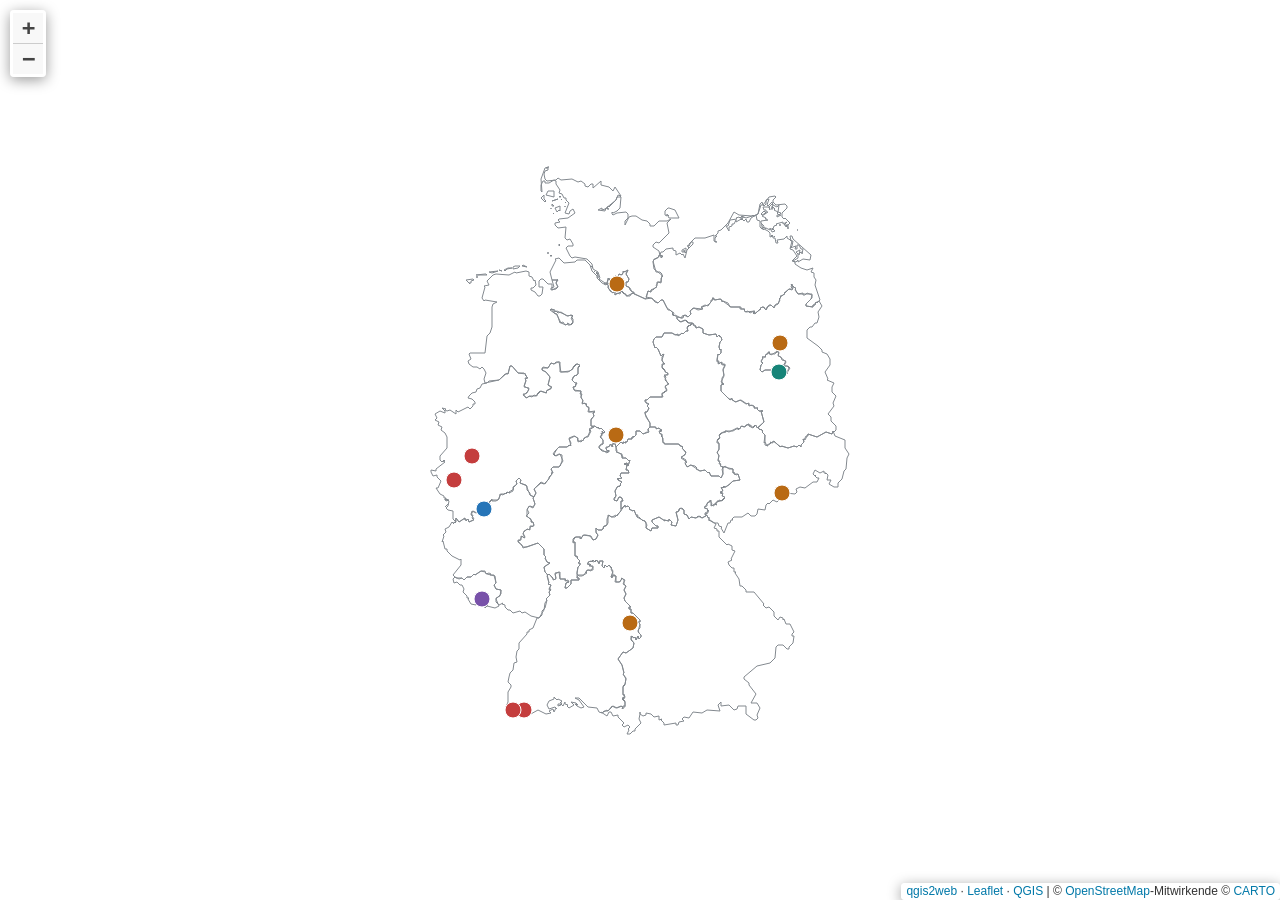
==== webmap_final/index.html @ 806285ae "Add files via upload" ====
<!doctype html>
<html lang="de">
    <head>
        <meta charset="utf-8">
        <meta http-equiv="X-UA-Compatible" content="IE=edge">
        <meta name="viewport" content="initial-scale=1,user-scalable=no,maximum-scale=1,width=device-width">
        <meta name="mobile-web-app-capable" content="yes">
        <meta name="apple-mobile-web-app-capable" content="yes">
        <link rel="stylesheet" href="css/leaflet.css">
        <link rel="stylesheet" href="css/qgis2web.css">
        <link rel="stylesheet" href="css/fontawesome-all.min.css">
        <link rel="stylesheet" href="css/leaflet.photon.css">
        <style>
        html, body, #map {
            width: 100%;
            height: 100%;
            padding: 0;
            margin: 0;
        }
        </style>
        <title>Gefährdete Denkmale in Deutschland</title>
    </head>
    <body>
        <div id="map">
        </div>
        <script src="js/qgis2web_expressions.js"></script>
        <script src="js/leaflet.js"></script>
        <script src="js/leaflet.rotatedMarker.js"></script>
        <script src="js/leaflet.pattern.js"></script>
        <script src="js/leaflet-hash.js"></script>
        <script src="js/Autolinker.min.js"></script>
        <script src="js/rbush.min.js"></script>
        <script src="js/labelgun.min.js"></script>
        <script src="js/labels.js"></script>
        <script src="js/leaflet.photon.js"></script>
        <script src="data/bundeslaender_geobundeslaender_2.js"></script>
        <script src="data/denkmale_punkte_geodenkmale_punkte_3.js"></script>
        <script>
        var map = L.map('map', {
            zoomControl:false, maxZoom:28, minZoom:1
        })
        var hash = new L.Hash(map);
        map.attributionControl.setPrefix('<a href="https://github.com/qgis2web/qgis2web" target="_blank">qgis2web</a> &middot; <a href="https://leafletjs.com" title="A JS library for interactive maps">Leaflet</a> &middot; <a href="https://qgis.org">QGIS</a>');
        var autolinker = new Autolinker({truncate: {length: 30, location: 'smart'}});
        // remove popup's row if "visible-with-data"
        function removeEmptyRowsFromPopupContent(content, feature) {
         var tempDiv = document.createElement('div');
         tempDiv.innerHTML = content;
         var rows = tempDiv.querySelectorAll('tr');
         for (var i = 0; i < rows.length; i++) {
             var td = rows[i].querySelector('td.visible-with-data');
             var key = td ? td.id : '';
             if (td && td.classList.contains('visible-with-data') && feature.properties[key] == null) {
                 rows[i].parentNode.removeChild(rows[i]);
             }
         }
         return tempDiv.innerHTML;
        }
        // modify popup if contains media
        function addClassToPopupIfMedia(content, popup) {
            var tempDiv = document.createElement('div');
            tempDiv.innerHTML = content;
            var imgTd = tempDiv.querySelector('td img');
            if (imgTd) {
                var src = imgTd.getAttribute('src');
                if (/\.(jpg|jpeg|png|gif|bmp|webp|avif)(?:[?#].*)?$/i.test(src) || /^data:image\//i.test(src)) {
                    popup._contentNode.classList.add('media');
                    var img = popup._contentNode.querySelector('td img');
                    if (img) {
                        // If already loaded (cache), update immediately
                        if (img.complete && img.naturalHeight > 0) {
                            popup.update();
                        } else if (!img.dataset.popupEventsBound) {
                            img.dataset.popupEventsBound = '1';
                            img.addEventListener('load', function() {
                                popup.update();
                            });
                            img.addEventListener('error', function() {
                                popup.update();
                            });
                        }
                    }
                } else if (/\.(mp3|wav|ogg|aac)$/i.test(src)) {
                    var audio = document.createElement('audio');
                    audio.controls = true;
                    audio.src = src;
                    imgTd.parentNode.replaceChild(audio, imgTd);
                    popup._contentNode.classList.add('media');
                    setTimeout(function() {
                        popup.setContent(tempDiv.innerHTML);
                        popup.update();
                    }, 10);
                } else if (/\.(mp4|webm|ogg|mov)$/i.test(src)) {
                    var video = document.createElement('video');
                    video.controls = true;
                    video.src = src;
                    video.style.width = "400px";
                    video.style.height = "300px";
                    video.style.maxHeight = "60vh";
                    video.style.maxWidth = "60vw";
                    imgTd.parentNode.replaceChild(video, imgTd);
                    popup._contentNode.classList.add('media');
                    // Aggiorna il popup quando il video carica i metadati
                    video.addEventListener('loadedmetadata', function() {
                        popup.update();
                    });
                    setTimeout(function() {
                        popup.setContent(tempDiv.innerHTML);
                        popup.update();
                    }, 10);
                } else {
                    popup._contentNode.classList.remove('media');
                }
            } else {
                popup._contentNode.classList.remove('media');
            }
        }
        var zoomControl = L.control.zoom({
            position: 'topleft'
        }).addTo(map);
        var bounds_group = new L.featureGroup([]);
        function setBounds() {
            if (bounds_group.getLayers().length) {
                map.fitBounds(bounds_group.getBounds());
            }
        }

        map.createPane('pane_CARTOPositron_1');
        map.getPane('pane_CARTOPositron_1').style.zIndex = 401;
        var layer_CARTOPositron_1 = L.tileLayer('https://basemaps.cartocdn.com/rastertiles/voyager/{z}/{x}/{y}.png?key=cb1_4bfa_1_cc83b59caf38bb4857130338', {
            pane: 'pane_CARTOPositron_1',
            opacity: 1.0,
            attribution: '&copy; <a href="https://www.openstreetmap.org/copyright" target="_blank" rel="noopener noreferrer">OpenStreetMap</a>-Mitwirkende &copy; <a href="https://carto.com/attributions" target="_blank" rel="noopener noreferrer">CARTO</a>',
            minZoom: 1,
            maxZoom: 28,
            minNativeZoom: 0,
            maxNativeZoom: 18
        });
        layer_CARTOPositron_1;
        map.addLayer(layer_CARTOPositron_1);
        function pop_bundeslaender_geobundeslaender_2(feature, layer) {
            var popupContent = '<table>\
                </table>';
            var content = removeEmptyRowsFromPopupContent(popupContent, feature);
			layer.on('popupopen', function(e) {
				addClassToPopupIfMedia(content, e.popup);
			});
			layer.bindPopup(content, { maxHeight: 400 });
        }

        function style_bundeslaender_geobundeslaender_2_0() {
            return {
                pane: 'pane_bundeslaender_geobundeslaender_2',
                opacity: 1,
                color: 'rgba(131,137,143,1.0)',
                dashArray: '',
                lineCap: 'butt',
                lineJoin: 'miter',
                weight: 1.0, 
                fillOpacity: 0,
                interactive: false,
            }
        }
        map.createPane('pane_bundeslaender_geobundeslaender_2');
        map.getPane('pane_bundeslaender_geobundeslaender_2').style.zIndex = 402;
        map.getPane('pane_bundeslaender_geobundeslaender_2').style['mix-blend-mode'] = 'normal';
        var layer_bundeslaender_geobundeslaender_2 = new L.geoJson(json_bundeslaender_geobundeslaender_2, {
            attribution: '',
            interactive: false,
            dataVar: 'json_bundeslaender_geobundeslaender_2',
            layerName: 'layer_bundeslaender_geobundeslaender_2',
            pane: 'pane_bundeslaender_geobundeslaender_2',
            onEachFeature: pop_bundeslaender_geobundeslaender_2,
            style: style_bundeslaender_geobundeslaender_2_0,
        });
        bounds_group.addLayer(layer_bundeslaender_geobundeslaender_2);
        map.addLayer(layer_bundeslaender_geobundeslaender_2);

        function popupImageHtml(value, properties) {
            if (value == null || !String(value).trim()) return '';
            var src = String(value).trim();
            if (/<img\b/i.test(src)) {
                var parsed = new DOMParser().parseFromString(src, 'text/html');
                var image = parsed.querySelector('img');
                src = image ? image.getAttribute('src') : '';
            }
            if (!src || /^(javascript|vbscript):/i.test(src)) return '';
            src = src.replace(/&/g,'&amp;').replace(/"/g,'&quot;');
            var alt = String(properties.name || 'Denkmal').replace(/&/g,'&amp;').replace(/"/g,'&quot;');
            return '<img class="denkmal-photo" src="' + src + '" alt="' + alt + '">';
        }
        function popupPhotoCredit(properties) {
            var id = Number(properties.id);
            if (!properties.bild_url) return '';
            var credit = String(properties.bildnachweis || '');
            credit = credit.replace(/&/g,'&amp;').replace(/</g,'&lt;').replace(/>/g,'&gt;');
            if (id === 4) {
                credit += ' <a href="https://commons.wikimedia.org/wiki/File:Zum_schwarzen_B%C3%A4ren_%28G%C3%B6ttingen%29_jm20489.jpg" target="_blank" rel="noopener noreferrer">Bildquelle</a> · ' +
                    '<a href="https://creativecommons.org/licenses/by-sa/3.0/de/legalcode" target="_blank" rel="noopener noreferrer">Lizenz</a>';
            } else if (id === 6) {
                credit += ' <a href="https://www.denkmalschutz.de/pressemitteilung/villa-buth-aktualisierte-denkmalliste-bestaetigt-historische-bedeutung.html" target="_blank" rel="noopener noreferrer">Bildquelle und Nutzungsfreigabe</a>';
            }
            return '<div class="photo-credit">' + credit + '</div>';
        }

        function pop_denkmale_punkte_geodenkmale_punkte_3(feature, layer) {
            var popupContent = '<table>\
                    <tr>\
                        <td colspan="2">' + (feature.properties['name'] !== null ? autolinker.link(String(feature.properties['name']).replace(/'/g, '\'').toLocaleString()) : '') + '</td>\
                    </tr>\
                    <tr>\
                        <th scope="row">ort</th>\
                        <td class="visible-with-data" id="ort">' + (feature.properties['ort'] !== null ? autolinker.link(String(feature.properties['ort']).replace(/'/g, '\'').toLocaleString()) : '') + '</td>\
                    </tr>\
                    <tr>\
                        <td colspan="2">' + (feature.properties['beschreibung'] !== null ? autolinker.link(String(feature.properties['beschreibung']).replace(/'/g, '\'').toLocaleString()) : '') + '</td>\
                    </tr>\
                    <tr>\
                        <td colspan="2">' + (feature.properties['quelle_url'] !== null ? autolinker.link(String(feature.properties['quelle_url']).replace(/'/g, '\'').toLocaleString()) : '') + '</td>\
                    </tr>\
                    <tr>\
                        <td colspan="2" class="visible-with-data" id="bild_url">' + popupImageHtml(feature.properties['bild_url'], feature.properties) + '</td>\
                    </tr>\
                    <tr>\
                        <td colspan="2">' + popupPhotoCredit(feature.properties) + '</td>\
                    </tr>\
                </table>';
            var content = removeEmptyRowsFromPopupContent(popupContent, feature);
			layer.on('popupopen', function(e) {
				addClassToPopupIfMedia(content, e.popup);
			});
			layer.bindPopup(content, { maxHeight: Math.min(650, window.innerHeight * 0.75), maxWidth: 340 });
        }

        function style_denkmale_punkte_geodenkmale_punkte_3_0(feature) {
            switch(String(feature.properties['kategorie'])) {
                case 'Abriss':
                    return {
                pane: 'pane_denkmale_punkte_geodenkmale_punkte_3',
                radius: 8.0,
                opacity: 1,
                color: 'rgba(255,255,255,1.0)',
                dashArray: '',
                lineCap: 'butt',
                lineJoin: 'miter',
                weight: 1,
                fill: true,
                fillOpacity: 1,
                fillColor: 'rgba(196,61,61,1.0)',
                interactive: true,
            }
                    break;
                case 'Hochwasser':
                    return {
                pane: 'pane_denkmale_punkte_geodenkmale_punkte_3',
                radius: 8.0,
                opacity: 1,
                color: 'rgba(255,255,255,1.0)',
                dashArray: '',
                lineCap: 'butt',
                lineJoin: 'miter',
                weight: 1,
                fill: true,
                fillOpacity: 1,
                fillColor: 'rgba(38,117,184,1.0)',
                interactive: true,
            }
                    break;
                case 'Infrastruktur':
                    return {
                pane: 'pane_denkmale_punkte_geodenkmale_punkte_3',
                radius: 8.0,
                opacity: 1,
                color: 'rgba(255,255,255,1.0)',
                dashArray: '',
                lineCap: 'butt',
                lineJoin: 'miter',
                weight: 1,
                fill: true,
                fillOpacity: 1,
                fillColor: 'rgba(22,132,120,1.0)',
                interactive: true,
            }
                    break;
                case 'Leerstand':
                    return {
                pane: 'pane_denkmale_punkte_geodenkmale_punkte_3',
                radius: 8.0,
                opacity: 1,
                color: 'rgba(255,255,255,1.0)',
                dashArray: '',
                lineCap: 'butt',
                lineJoin: 'miter',
                weight: 1,
                fill: true,
                fillOpacity: 1,
                fillColor: 'rgba(120,81,169,1.0)',
                interactive: true,
            }
                    break;
                case 'Verfall':
                    return {
                pane: 'pane_denkmale_punkte_geodenkmale_punkte_3',
                radius: 8.0,
                opacity: 1,
                color: 'rgba(255,255,255,1.0)',
                dashArray: '',
                lineCap: 'butt',
                lineJoin: 'miter',
                weight: 1,
                fill: true,
                fillOpacity: 1,
                fillColor: 'rgba(185,106,20,1.0)',
                interactive: true,
            }
                    break;
            }
        }
        map.createPane('pane_denkmale_punkte_geodenkmale_punkte_3');
        map.getPane('pane_denkmale_punkte_geodenkmale_punkte_3').style.zIndex = 403;
        map.getPane('pane_denkmale_punkte_geodenkmale_punkte_3').style['mix-blend-mode'] = 'normal';
        var layer_denkmale_punkte_geodenkmale_punkte_3 = new L.geoJson(json_denkmale_punkte_geodenkmale_punkte_3, {
            attribution: '',
            interactive: true,
            dataVar: 'json_denkmale_punkte_geodenkmale_punkte_3',
            layerName: 'layer_denkmale_punkte_geodenkmale_punkte_3',
            pane: 'pane_denkmale_punkte_geodenkmale_punkte_3',
            onEachFeature: pop_denkmale_punkte_geodenkmale_punkte_3,
            pointToLayer: function (feature, latlng) {
                var context = {
                    feature: feature,
                    variables: {}
                };
                return L.circleMarker(latlng, style_denkmale_punkte_geodenkmale_punkte_3_0(feature));
            },
        });
        bounds_group.addLayer(layer_denkmale_punkte_geodenkmale_punkte_3);
        map.addLayer(layer_denkmale_punkte_geodenkmale_punkte_3);
        setBounds();
        </script>        
        <script src="js/card-map-bridge.js"></script>
    </body>
</html>
---- webmap_final/css/leaflet.css ----
/* required styles */

.leaflet-pane,
.leaflet-tile,
.leaflet-marker-icon,
.leaflet-marker-shadow,
.leaflet-tile-container,
.leaflet-pane > svg,
.leaflet-pane > canvas,
.leaflet-zoom-box,
.leaflet-image-layer,
.leaflet-layer {
	position: absolute;
	left: 0;
	top: 0;
	}
.leaflet-container {
	overflow: hidden;
	}
.leaflet-tile,
.leaflet-marker-icon,
.leaflet-marker-shadow {
	-webkit-user-select: none;
	   -moz-user-select: none;
	        user-select: none;
	  -webkit-user-drag: none;
	}
/* Prevents IE11 from highlighting tiles in blue */
.leaflet-tile::selection {
	background: transparent;
}
/* Safari renders non-retina tile on retina better with this, but Chrome is worse */
.leaflet-safari .leaflet-tile {
	image-rendering: -webkit-optimize-contrast;
	}
/* hack that prevents hw layers "stretching" when loading new tiles */
.leaflet-safari .leaflet-tile-container {
	width: 1600px;
	height: 1600px;
	-webkit-transform-origin: 0 0;
	}
.leaflet-marker-icon,
.leaflet-marker-shadow {
	display: block;
	}
/* .leaflet-container svg: reset svg max-width decleration shipped in Joomla! (joomla.org) 3.x */
/* .leaflet-container img: map is broken in FF if you have max-width: 100% on tiles */
.leaflet-container .leaflet-overlay-pane svg {
	max-width: none !important;
	max-height: none !important;
	}
.leaflet-container .leaflet-marker-pane img,
.leaflet-container .leaflet-shadow-pane img,
.leaflet-container .leaflet-tile-pane img,
.leaflet-container img.leaflet-image-layer,
.leaflet-container .leaflet-tile {
	max-width: none !important;
	max-height: none !important;
	width: auto;
	padding: 0;
	}

.leaflet-container img.leaflet-tile {
	/* See: https://bugs.chromium.org/p/chromium/issues/detail?id=600120 */
	mix-blend-mode: plus-lighter;
}

.leaflet-container.leaflet-touch-zoom {
	-ms-touch-action: pan-x pan-y;
	touch-action: pan-x pan-y;
	}
.leaflet-container.leaflet-touch-drag {
	-ms-touch-action: pinch-zoom;
	/* Fallback for FF which doesn't support pinch-zoom */
	touch-action: none;
	touch-action: pinch-zoom;
}
.leaflet-container.leaflet-touch-drag.leaflet-touch-zoom {
	-ms-touch-action: none;
	touch-action: none;
}
.leaflet-container {
	-webkit-tap-highlight-color: transparent;
}
.leaflet-container a {
	-webkit-tap-highlight-color: rgba(51, 181, 229, 0.4);
}
.leaflet-tile {
	filter: inherit;
	visibility: hidden;
	}
.leaflet-tile-loaded {
	visibility: inherit;
	}
.leaflet-zoom-box {
	width: 0;
	height: 0;
	-moz-box-sizing: border-box;
	     box-sizing: border-box;
	z-index: 800;
	}
/* workaround for https://bugzilla.mozilla.org/show_bug.cgi?id=888319 */
.leaflet-overlay-pane svg {
	-moz-user-select: none;
	}

.leaflet-pane         { z-index: 400; }

.leaflet-tile-pane    { z-index: 200; }
.leaflet-overlay-pane { z-index: 400; }
.leaflet-shadow-pane  { z-index: 500; }
.leaflet-marker-pane  { z-index: 600; }
.leaflet-tooltip-pane   { z-index: 650; }
.leaflet-popup-pane   { z-index: 700; }

.leaflet-map-pane canvas { z-index: 100; }
.leaflet-map-pane svg    { z-index: 200; }

.leaflet-vml-shape {
	width: 1px;
	height: 1px;
	}
.lvml {
	behavior: url(#default#VML);
	display: inline-block;
	position: absolute;
	}


/* control positioning */

.leaflet-control {
	position: relative;
	z-index: 800;
	pointer-events: visiblePainted; /* IE 9-10 doesn't have auto */
	pointer-events: auto;
	}
.leaflet-top,
.leaflet-bottom {
	position: absolute;
	z-index: 1000;
	pointer-events: none;
	}
.leaflet-top {
	top: 0;
	}
.leaflet-right {
	right: 0;
	}
.leaflet-bottom {
	bottom: 0;
	}
.leaflet-left {
	left: 0;
	}
.leaflet-control {
	float: left;
	clear: both;
	}
.leaflet-right .leaflet-control {
	float: right;
	}
.leaflet-top .leaflet-control {
	margin-top: 10px;
	}
.leaflet-bottom .leaflet-control {
	margin-bottom: 10px;
	}
.leaflet-left .leaflet-control {
	margin-left: 10px;
	}
.leaflet-right .leaflet-control {
	margin-right: 10px;
	}


/* zoom and fade animations */

.leaflet-fade-anim .leaflet-popup {
	opacity: 0;
	-webkit-transition: opacity 0.2s linear;
	   -moz-transition: opacity 0.2s linear;
	        transition: opacity 0.2s linear;
	}
.leaflet-fade-anim .leaflet-map-pane .leaflet-popup {
	opacity: 1;
	}
.leaflet-zoom-animated {
	-webkit-transform-origin: 0 0;
	    -ms-transform-origin: 0 0;
	        transform-origin: 0 0;
	}
svg.leaflet-zoom-animated {
	will-change: transform;
}

.leaflet-zoom-anim .leaflet-zoom-animated {
	-webkit-transition: -webkit-transform 0.25s cubic-bezier(0,0,0.25,1);
	   -moz-transition:    -moz-transform 0.25s cubic-bezier(0,0,0.25,1);
	        transition:         transform 0.25s cubic-bezier(0,0,0.25,1);
	}
.leaflet-zoom-anim .leaflet-tile,
.leaflet-pan-anim .leaflet-tile {
	-webkit-transition: none;
	   -moz-transition: none;
	        transition: none;
	}

.leaflet-zoom-anim .leaflet-zoom-hide {
	visibility: hidden;
	}


/* cursors */

.leaflet-interactive {
	cursor: pointer;
	}
.leaflet-grab {
	cursor: -webkit-grab;
	cursor:    -moz-grab;
	cursor:         grab;
	}
.leaflet-crosshair,
.leaflet-crosshair .leaflet-interactive {
	cursor: crosshair;
	}
.leaflet-popup-pane,
.leaflet-control {
	cursor: auto;
	}
.leaflet-dragging .leaflet-grab,
.leaflet-dragging .leaflet-grab .leaflet-interactive,
.leaflet-dragging .leaflet-marker-draggable {
	cursor: move;
	cursor: -webkit-grabbing;
	cursor:    -moz-grabbing;
	cursor:         grabbing;
	}

/* marker & overlays interactivity */
.leaflet-marker-icon,
.leaflet-marker-shadow,
.leaflet-image-layer,
.leaflet-pane > svg path,
.leaflet-tile-container {
	pointer-events: none;
	}

.leaflet-marker-icon.leaflet-interactive,
.leaflet-image-layer.leaflet-interactive,
.leaflet-pane > svg path.leaflet-interactive,
svg.leaflet-image-layer.leaflet-interactive path {
	pointer-events: visiblePainted; /* IE 9-10 doesn't have auto */
	pointer-events: auto;
	}

/* visual tweaks */

.leaflet-container {
	background: #ddd;
	outline-offset: 1px;
	}
.leaflet-container a {
	color: #0078A8;
	}
.leaflet-zoom-box {
	border: 2px dotted #38f;
	background: rgba(255,255,255,0.5);
	}


/* general typography */
.leaflet-container {
	font-family: "Helvetica Neue", Arial, Helvetica, sans-serif;
	font-size: 12px;
	font-size: 0.75rem;
	line-height: 1.5;
	}


/* general toolbar styles */

.leaflet-bar {
	box-shadow: 0 1px 5px rgba(0,0,0,0.65);
	border-radius: 4px;
	}
.leaflet-bar a {
	background-color: #fff;
	border-bottom: 1px solid #ccc;
	width: 26px;
	height: 26px;
	line-height: 26px;
	display: block;
	text-align: center;
	text-decoration: none;
	color: black;
	}
.leaflet-bar a,
.leaflet-control-layers-toggle {
	background-position: 50% 50%;
	background-repeat: no-repeat;
	display: block;
	}
.leaflet-bar a:hover,
.leaflet-bar a:focus {
	background-color: #f4f4f4;
	}
.leaflet-bar a:first-child {
	border-top-left-radius: 4px;
	border-top-right-radius: 4px;
	}
.leaflet-bar a:last-child {
	border-bottom-left-radius: 4px;
	border-bottom-right-radius: 4px;
	border-bottom: none;
	}
.leaflet-bar a.leaflet-disabled {
	cursor: default;
	background-color: #f4f4f4;
	color: #bbb;
	}

.leaflet-touch .leaflet-bar a {
	width: 30px;
	height: 30px;
	line-height: 30px;
	}
.leaflet-touch .leaflet-bar a:first-child {
	border-top-left-radius: 2px;
	border-top-right-radius: 2px;
	}
.leaflet-touch .leaflet-bar a:last-child {
	border-bottom-left-radius: 2px;
	border-bottom-right-radius: 2px;
	}

/* zoom control */

.leaflet-control-zoom-in,
.leaflet-control-zoom-out {
	font: bold 18px 'Lucida Console', Monaco, monospace;
	text-indent: 1px;
	}

.leaflet-touch .leaflet-control-zoom-in, .leaflet-touch .leaflet-control-zoom-out  {
	font-size: 22px;
	}


/* layers control */

.leaflet-control-layers {
	box-shadow: 0 1px 5px rgba(0,0,0,0.4);
	background: #fff;
	border-radius: 5px;
	}
.leaflet-control-layers-toggle {
	background-image: url(images/layers.png);
	width: 36px;
	height: 36px;
	}
.leaflet-retina .leaflet-control-layers-toggle {
	background-image: url(images/layers-2x.png);
	background-size: 26px 26px;
	}
.leaflet-touch .leaflet-control-layers-toggle {
	width: 44px;
	height: 44px;
	}
.leaflet-control-layers .leaflet-control-layers-list,
.leaflet-control-layers-expanded .leaflet-control-layers-toggle {
	display: none;
	}
.leaflet-control-layers-expanded .leaflet-control-layers-list {
	display: block;
	position: relative;
	}
.leaflet-control-layers-expanded {
	padding: 6px 10px 6px 6px;
	color: #333;
	background: #fff;
	}
.leaflet-control-layers-scrollbar {
	overflow-y: scroll;
	overflow-x: hidden;
	padding-right: 5px;
	}
.leaflet-control-layers-selector {
	margin-top: 2px;
	position: relative;
	top: 1px;
	}
.leaflet-control-layers label {
	display: block;
	font-size: 13px;
	font-size: 1.08333em;
	}
.leaflet-control-layers-separator {
	height: 0;
	border-top: 1px solid #ddd;
	margin: 5px -10px 5px -6px;
	}

/* Default icon URLs */
.leaflet-default-icon-path { /* used only in path-guessing heuristic, see L.Icon.Default */
	background-image: url(images/marker-icon.png);
	}


/* attribution and scale controls */

.leaflet-container .leaflet-control-attribution {
	background: #fff;
	background: rgba(255, 255, 255, 0.8);
	margin: 0;
	}
.leaflet-control-attribution,
.leaflet-control-scale-line {
	padding: 0 5px;
	color: #333;
	line-height: 1.4;
	}
.leaflet-control-attribution a {
	text-decoration: none;
	}
.leaflet-control-attribution a:hover,
.leaflet-control-attribution a:focus {
	text-decoration: underline;
	}
.leaflet-attribution-flag {
	display: inline !important;
	vertical-align: baseline !important;
	width: 1em;
	height: 0.6669em;
	}
.leaflet-left .leaflet-control-scale {
	margin-left: 5px;
	}
.leaflet-bottom .leaflet-control-scale {
	margin-bottom: 5px;
	}
.leaflet-control-scale-line {
	border: 2px solid #777;
	border-top: none;
	line-height: 1.1;
	padding: 2px 5px 1px;
	white-space: nowrap;
	-moz-box-sizing: border-box;
	     box-sizing: border-box;
	background: rgba(255, 255, 255, 0.8);
	text-shadow: 1px 1px #fff;
	}
.leaflet-control-scale-line:not(:first-child) {
	border-top: 2px solid #777;
	border-bottom: none;
	margin-top: -2px;
	}
.leaflet-control-scale-line:not(:first-child):not(:last-child) {
	border-bottom: 2px solid #777;
	}

.leaflet-touch .leaflet-control-attribution,
.leaflet-touch .leaflet-control-layers,
.leaflet-touch .leaflet-bar {
	box-shadow: none;
	}
.leaflet-touch .leaflet-control-layers,
.leaflet-touch .leaflet-bar {
	border: 2px solid rgba(0,0,0,0.2);
	background-clip: padding-box;
	}


/* popup */

.leaflet-popup {
	position: absolute;
	text-align: center;
	margin-bottom: 20px;
	}
.leaflet-popup-content-wrapper {
	padding: 1px;
	text-align: left;
	border-radius: 12px;
	}
.leaflet-popup-content {
	margin: 13px 24px 13px 20px;
	line-height: 1.3;
	font-size: 13px;
	font-size: 1.08333em;
	min-height: 1px;
	}
.leaflet-popup-content p {
	margin: 17px 0;
	margin: 1.3em 0;
	}
.leaflet-popup-tip-container {
	width: 40px;
	height: 20px;
	position: absolute;
	left: 50%;
	margin-top: -1px;
	margin-left: -20px;
	overflow: hidden;
	pointer-events: none;
	}
.leaflet-popup-tip {
	width: 17px;
	height: 17px;
	padding: 1px;

	margin: -10px auto 0;
	pointer-events: auto;

	-webkit-transform: rotate(45deg);
	   -moz-transform: rotate(45deg);
	    -ms-transform: rotate(45deg);
	        transform: rotate(45deg);
	}
.leaflet-popup-content-wrapper,
.leaflet-popup-tip {
	background: white;
	color: #333;
	box-shadow: 0 3px 14px rgba(0,0,0,0.4);
	}
.leaflet-container a.leaflet-popup-close-button {
	position: absolute;
	top: 0;
	right: 0;
	border: none;
	text-align: center;
	width: 24px;
	height: 24px;
	font: 16px/24px Tahoma, Verdana, sans-serif;
	color: #757575;
	text-decoration: none;
	background: transparent;
	}
.leaflet-container a.leaflet-popup-close-button:hover,
.leaflet-container a.leaflet-popup-close-button:focus {
	color: #585858;
	}
.leaflet-popup-scrolled {
	overflow: auto;
	}

.leaflet-oldie .leaflet-popup-content-wrapper {
	-ms-zoom: 1;
	}
.leaflet-oldie .leaflet-popup-tip {
	width: 24px;
	margin: 0 auto;

	-ms-filter: "progid:DXImageTransform.Microsoft.Matrix(M11=0.70710678, M12=0.70710678, M21=-0.70710678, M22=0.70710678)";
	filter: progid:DXImageTransform.Microsoft.Matrix(M11=0.70710678, M12=0.70710678, M21=-0.70710678, M22=0.70710678);
	}

.leaflet-oldie .leaflet-control-zoom,
.leaflet-oldie .leaflet-control-layers,
.leaflet-oldie .leaflet-popup-content-wrapper,
.leaflet-oldie .leaflet-popup-tip {
	border: 1px solid #999;
	}


/* div icon */

.leaflet-div-icon {
	background: #fff;
	border: 1px solid #666;
	}


/* Tooltip */
/* Base styles for the element that has a tooltip */
.leaflet-tooltip {
	position: absolute;
	padding: 6px;
	background-color: #fff;
	border: 1px solid #fff;
	border-radius: 3px;
	color: #222;
	white-space: nowrap;
	-webkit-user-select: none;
	-moz-user-select: none;
	-ms-user-select: none;
	user-select: none;
	pointer-events: none;
	box-shadow: 0 1px 3px rgba(0,0,0,0.4);
	}
.leaflet-tooltip.leaflet-interactive {
	cursor: pointer;
	pointer-events: auto;
	}
.leaflet-tooltip-top:before,
.leaflet-tooltip-bottom:before,
.leaflet-tooltip-left:before,
.leaflet-tooltip-right:before {
	position: absolute;
	pointer-events: none;
	border: 6px solid transparent;
	background: transparent;
	content: "";
	}

/* Directions */

.leaflet-tooltip-bottom {
	margin-top: 6px;
}
.leaflet-tooltip-top {
	margin-top: -6px;
}
.leaflet-tooltip-bottom:before,
.leaflet-tooltip-top:before {
	left: 50%;
	margin-left: -6px;
	}
.leaflet-tooltip-top:before {
	bottom: 0;
	margin-bottom: -12px;
	border-top-color: #fff;
	}
.leaflet-tooltip-bottom:before {
	top: 0;
	margin-top: -12px;
	margin-left: -6px;
	border-bottom-color: #fff;
	}
.leaflet-tooltip-left {
	margin-left: -6px;
}
.leaflet-tooltip-right {
	margin-left: 6px;
}
.leaflet-tooltip-left:before,
.leaflet-tooltip-right:before {
	top: 50%;
	margin-top: -6px;
	}
.leaflet-tooltip-left:before {
	right: 0;
	margin-right: -12px;
	border-left-color: #fff;
	}
.leaflet-tooltip-right:before {
	left: 0;
	margin-left: -12px;
	border-right-color: #fff;
	}

/* Printing */

@media print {
	/* Prevent printers from removing background-images of controls. */
	.leaflet-control {
		-webkit-print-color-adjust: exact;
		print-color-adjust: exact;
		}
	}
---- webmap_final/css/qgis2web.css ----
#map {
            background-color: #ffffff
        }
        html, body, #map {
			overflow: hidden;
        }
        .col9{
			height: 100%!important;
		}
		.col3{
			height: 100%;
			overflow: auto;
		}
        .info {
            padding: 6px 8px;
            font: 14px/16px Arial, Helvetica, sans-serif;
            background-color:#f8f8f8 !important;
            color: #444444 !important;
            box-shadow: 0 0 15px rgba(0,0,0,0.2);
            border-radius: 5px;
        }
        .info h2 {
            margin: 0 0 5px;
        }
        .leaflet-container {
            background: #fff;
            padding-right: 10px;
        }
        .leaflet-popup-scrolled {
            border-bottom: unset!important;
            border-top: unset!important;
        }
        .leaflet-popup-content{
            max-height: 70vh;
            max-width: 70vw;
        }
        .leaflet-popup-content.media{
            width: auto!important;
            height: auto!important;
            overflow: auto;
        }
        .leaflet-popup-content th {
            text-align: left;
            vertical-align: top;
            min-width: 75px;
        }
        .leaflet-popup-content td {
            min-width: 75px;
        }
        .leaflet-popup-content td img {
            max-height: 60vh;
            max-width: 60vw;
        }

        .leaflet-tooltip {
            background: none;
            box-shadow: none;
            border: none;
        }
        .leaflet-tooltip-left:before, .leaflet-tooltip-right:before {
            border: 0px;
        }
        .fa, .leaflet-container, a {
            color: #444444 !important;
        }
        .leaflet-control-zoom-in, .leaflet-control-zoom-out,
        .leaflet-control-locate a,
        .leaflet-touch .leaflet-control-geocoder-icon,
        .leaflet-control-search .search-button,
         .leaflet-control-measure {
            background-color: #f8f8f8 !important;
            border-radius: 0px !important;
            color: #444444 !important;
        }
        .abstract {
            font: bold 18px 'Lucida Console', Monaco, monospace;
            text-indent: 1px;
            background-color: #f8f8f8 !important;
            width: 30px !important;
            color: #444444 !important;
            height: 30px !important;
            text-align: center !important;
            line-height: 30px !important;
        }
        .abstractUncollapsed {
            padding: 6px 8px;
            font: 12px/1.5 "Helvetica Neue", Arial, Helvetica, sans-serif;
            background-color:#f8f8f8 !important;
            color: #444444 !important;
            box-shadow: 0 0 15px rgba(0,0,0,0.2);
            border-radius: 5px;
            max-width: 40%;
        }
        .leaflet-control {
            box-shadow: 0 3px 14px rgba(0, 0, 0, 0.4)!important;
            border-radius: 4px;
        }
        .leaflet-touch .leaflet-control-layers,
        .leaflet-touch .leaflet-bar,
        .leaflet-control-search,
        .leaflet-control-measure {
            border: 3px solid rgba(255,255,255,.4) !important;
        }
        .leaflet-control-attribution a {
            color: #0078A8 !important;
        }
        .leaflet-control-scale-line {
            border: 2px solid #f8f8f8 !important;
            border-top: none !important;
            color: black !important;
        }
        .leaflet-control-search .search-button {
            width: 30px !important;
            height: 30px !important;
            font-size: 13px !important;
            text-align: center !important;
            cursor: pointer;
        }
        .search-button.fa.fa-binoculars{
            display: flex;
            justify-content: center;
            align-items: center;
        }
        .leaflet-control-measure .leaflet-control {
            width: 30px !important;
            height: 30px !important;
        }
        .leaflet-container .leaflet-control-search{
            background: none !important;
        }
        .leaflet-control-search .search-input {
            margin: 0px 0px 0px 0px !important;
            height: 30px !important;
        }
        .leaflet-control-measure {
            background: none!important;
            border-radius: 4px !important;
        }
        .leaflet-control-measure .leaflet-control-measure-interaction {
            background-color: #f8f8f8 !important;
        }
        .leaflet-touch .leaflet-control-measure
        .leaflet-control-measure-toggle,
        .leaflet-touch .leaflet-control-measure
        .leaflet-control-measure-toggle:hover {
            width: 30px !important;
            height: 30px !important;
            border-radius: 0px !important;
            background-color: #f8f8f8 !important;
            color: #444444 !important;
            font-size: 13px;
            line-height: 30px;
            text-align: center;
            text-indent: 0%;
        }
        .leaflet-control-layers {
			padding: 2px;
			display: flex;
			flex-direction: column;
			align-items: flex-end;
            background-color: #f8f8f8 !important;
            color: #444444 !important;

		}
        .leaflet-control-layers-expanded {
			padding-left: 6px;
		}	
        .leaflet-control-layers-expanded .leaflet-control-layers-toggle {
            display: block;
            background-image: none;
			text-decoration: none;
            margin-bottom: 3px;
        }
        .leaflet-control-layers-expanded .leaflet-control-layers-toggle::after {
            content: '»';
            font-size: x-large;
            color: #444444 !important;
            display: flex;
            align-items: center;
            justify-content: center;
            width: 100%;
            height: 100%;
            text-align: center;
        }
        .leaflet-overlay-pane {
            z-index: 550;
        }
        .leaflet-popup-pane {
            z-index: 700;
        }
        #gcd-button-control {
            display: flex;
            justify-content: center;
            align-items: center;
        }
        .leaflet-marker-icon{
            white-space: nowrap;
        }
        
/* Photo repair: preserve aspect ratio and readable credits. */
.leaflet-popup-content.media {
  width:min(300px, calc(100vw - 70px))!important;
}
.leaflet-popup-content.media table {
  width:100%;
}
.leaflet-popup-content .denkmal-photo {
  display:block;
  width:280px;
  max-width:100%;
  height:auto;
  max-height:none;
  border-radius:4px;
  margin:6px 0;
}
.leaflet-popup-content .photo-credit {
  font-size:11px;
  line-height:1.45;
  max-width:280px;
  overflow-wrap:anywhere;
}
---- webmap_final/css/leaflet.photon.css ----
ul.photon-autocomplete {
    position: absolute;
    background-color: white;
    max-width: fit-content;
    z-index: 1000;
    box-shadow: 0 4px 9px #999999;
    display: none;
    margin: 0; /* Remove margins */
    list-style-type: none; /* Remove bullets */
    padding: 0; /* Remove padding */
    font-family: Arial, sans-serif;
    height: 200px;
    overflow:hidden;
    overflow-y: scroll;
    scrollbar-width: none;
}
.photon-autocomplete li {
    min-height: 20px;
    line-height: 1em;
    padding: 5px 10px;
    overflow: hidden;
    /* white-space: nowrap; */
    word-wrap: break-word;
    overflow-wrap: break-word;
    word-break: break-word;
    font-size: 1em;
}
.photon-autocomplete li strong {
    display: block;
    
}
.photon-autocomplete li.on {
    background-color: #ff8c9d;
    cursor: pointer;
}
.photon-autocomplete li.photon-no-result {
    text-align: center;
    color: #666;
    font-size: 0.9em;
    line-height: 20px;
    width: fit-content;
    block-size: fit-content;
}
.photon-autocomplete .photon-feedback {
    display: block;
    text-align: right;
    font-size: 0.8em;
    padding: 3px;
    color: #999;
    border-top: 1px solid #eee;
}
.photon-input:focus {
    width: 400px;
    border-radius: 10px;
}
@media all and (max-width:500px){
    #map .photon-input:focus {
        width: 300px;
        border-radius: 10px;
    }
}
@media all and (max-width:400px){
    #map ul.photon-autocomplete {
        position: relative;
        background-color: white;
        max-width: 400;
        z-index: 1000;
        box-shadow: 0 4px 9px #999999;
        display: none;
        margin: 0; /* Remove margins */
        list-style-type: none; /* Remove bullets */
        padding: 0; /* Remove padding */
        font-family: Arial, sans-serif;
    }
    #map .photon-input:focus {
        width: 200px;
        border-radius: 10px;
    }
}
@media all and (max-width:280px){
    #map .photon-input:focus {
        width: 150px;
        border-radius: 10px;
    }
}
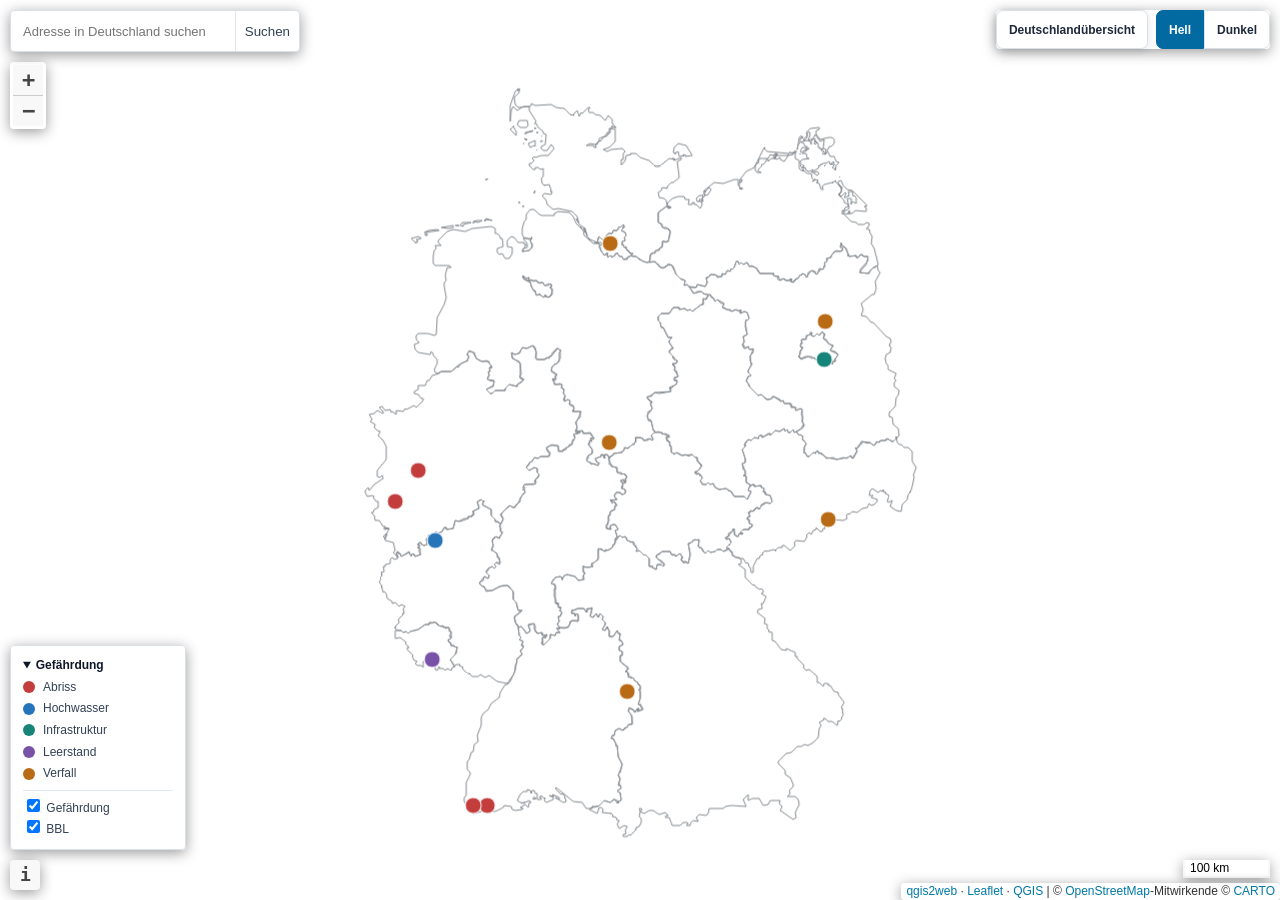
==== commit 02d6b77c: "Add files via upload Update final webmap" ====
--- a/webmap_final/index.html
+++ b/webmap_final/index.html
@@ -7,6 +7,8 @@
         <meta name="mobile-web-app-capable" content="yes">
         <meta name="apple-mobile-web-app-capable" content="yes">
         <link rel="stylesheet" href="css/leaflet.css">
+        <link rel="stylesheet" href="css/map-tools.css">
+        <script src="../assets/category-colors.js"></script>
         <link rel="stylesheet" href="css/qgis2web.css">
         <link rel="stylesheet" href="css/fontawesome-all.min.css">
         <link rel="stylesheet" href="css/leaflet.photon.css">
@@ -18,7 +20,7 @@
             margin: 0;
         }
         </style>
-        <title>Gefährdete Denkmale in Deutschland</title>
+        <title>Gefährdete Baudenkmale in Deutschland</title>
     </head>
     <body>
         <div id="map">
@@ -33,13 +35,13 @@
         <script src="js/labelgun.min.js"></script>
         <script src="js/labels.js"></script>
         <script src="js/leaflet.photon.js"></script>
-        <script src="data/bundeslaender_geobundeslaender_2.js"></script>
-        <script src="data/denkmale_punkte_geodenkmale_punkte_3.js"></script>
+        <script src="data/BBL_2.js"></script>
+        <script src="data/Gefhrdung_3.js"></script>
         <script>
         var map = L.map('map', {
-            zoomControl:false, maxZoom:28, minZoom:1
-        })
-        var hash = new L.Hash(map);
+            zoomControl:false, maxZoom:18, minZoom:5
+        }).fitBounds([[46.943250920174414,5.0944148828681035],[55.25807883921146,16.042098200548917]]);
+        // The iframe starts on Germany; do not restore an old hash.
         map.attributionControl.setPrefix('<a href="https://github.com/qgis2web/qgis2web" target="_blank">qgis2web</a> &middot; <a href="https://leafletjs.com" title="A JS library for interactive maps">Leaflet</a> &middot; <a href="https://qgis.org">QGIS</a>');
         var autolinker = new Autolinker({truncate: {length: 30, location: 'smart'}});
         // remove popup's row if "visible-with-data"
@@ -63,15 +65,14 @@
             var imgTd = tempDiv.querySelector('td img');
             if (imgTd) {
                 var src = imgTd.getAttribute('src');
-                if (/\.(jpg|jpeg|png|gif|bmp|webp|avif)(?:[?#].*)?$/i.test(src) || /^data:image\//i.test(src)) {
+                if (/\.(jpg|jpeg|png|gif|bmp|webp|avif)$/i.test(src)) {
                     popup._contentNode.classList.add('media');
                     var img = popup._contentNode.querySelector('td img');
                     if (img) {
                         // If already loaded (cache), update immediately
                         if (img.complete && img.naturalHeight > 0) {
                             popup.update();
-                        } else if (!img.dataset.popupEventsBound) {
-                            img.dataset.popupEventsBound = '1';
+                        } else {
                             img.addEventListener('load', function() {
                                 popup.update();
                             });
@@ -115,42 +116,72 @@
                 popup._contentNode.classList.remove('media');
             }
         }
+        var abstract = new L.Control({'position':'bottomleft'});
+        abstract.onAdd = function (map) {
+            this._div = L.DomUtil.create('div',
+            'leaflet-control abstract');
+            this._div.id = 'abstract'
+                this._div.setAttribute("onmouseenter", "abstract.show()");
+                this._div.setAttribute("onmouseleave", "abstract.hide()");
+                this.hide();
+                return this._div;
+            };
+            abstract.hide = function () {
+                this._div.classList.remove("abstractUncollapsed");
+                this._div.classList.add("abstract");
+                this._div.innerHTML = 'i'
+            }
+            abstract.show = function () {
+                this._div.classList.remove("abstract");
+                this._div.classList.add("abstractUncollapsed");
+                this._div.innerHTML = '<br />Dieses WebGIS-Projekt visualisiert und analysiert 12 ausgewählte, akut gefährdete Baudenkmale in Deutschland. Auf Basis des „Schwarzbuchs der Denkmalpflege“ der Deutschen Stiftung Denkmalschutz (DSD) werden die spezifischen Gefährdungsursachen – darunter Substanzverfall, bauplanerischer Abriss und anhaltender Leerstand – räumlich verortet und thematisch differenziert dargestellt. <br /><br />Ziel der interaktiven Webkarte ist es, regionale Gefährdungsschwerpunkte im baulichen Erbe sichtbar zu machen und fundierte Fachinformationen über eine zugängliche Weboberfläche bereitzustellen.<br />';
+        };
+        abstract.addTo(map);
         var zoomControl = L.control.zoom({
             position: 'topleft'
         }).addTo(map);
         var bounds_group = new L.featureGroup([]);
         function setBounds() {
-            if (bounds_group.getLayers().length) {
-                map.fitBounds(bounds_group.getBounds());
-            }
-        }
-
+        }
+        map.createPane('pane_CARTODarkMatter_0');
+        map.getPane('pane_CARTODarkMatter_0').style.zIndex = 400;
+        var layer_CARTODarkMatter_0 = L.tileLayer('https://a.basemaps.cartocdn.com/dark_all/{z}/{x}/{y}.png?key=cb1_4bfa_1_cc83b59caf38bb4857130338', {
+            pane: 'pane_CARTODarkMatter_0',
+            opacity: 1.0,
+            attribution: '',
+            minZoom: 5,
+            maxZoom: 18,
+            minNativeZoom: 0,
+            maxNativeZoom: 18
+        });
+        layer_CARTODarkMatter_0;
+        map.addLayer(layer_CARTODarkMatter_0);
         map.createPane('pane_CARTOPositron_1');
         map.getPane('pane_CARTOPositron_1').style.zIndex = 401;
         var layer_CARTOPositron_1 = L.tileLayer('https://basemaps.cartocdn.com/rastertiles/voyager/{z}/{x}/{y}.png?key=cb1_4bfa_1_cc83b59caf38bb4857130338', {
             pane: 'pane_CARTOPositron_1',
             opacity: 1.0,
-            attribution: '&copy; <a href="https://www.openstreetmap.org/copyright" target="_blank" rel="noopener noreferrer">OpenStreetMap</a>-Mitwirkende &copy; <a href="https://carto.com/attributions" target="_blank" rel="noopener noreferrer">CARTO</a>',
-            minZoom: 1,
-            maxZoom: 28,
+            attribution: '',
+            minZoom: 5,
+            maxZoom: 18,
             minNativeZoom: 0,
             maxNativeZoom: 18
         });
         layer_CARTOPositron_1;
         map.addLayer(layer_CARTOPositron_1);
-        function pop_bundeslaender_geobundeslaender_2(feature, layer) {
+        function pop_BBL_2(feature, layer) {
             var popupContent = '<table>\
                 </table>';
             var content = removeEmptyRowsFromPopupContent(popupContent, feature);
 			layer.on('popupopen', function(e) {
 				addClassToPopupIfMedia(content, e.popup);
 			});
-			layer.bindPopup(content, { maxHeight: 400 });
+			layer.bindPopup(content, { maxHeight: Math.min(650, window.innerHeight * 0.75), maxWidth: 340 });
         }
 
-        function style_bundeslaender_geobundeslaender_2_0() {
+        function style_BBL_2_0() {
             return {
-                pane: 'pane_bundeslaender_geobundeslaender_2',
+                pane: 'pane_BBL_2',
                 opacity: 1,
                 color: 'rgba(131,137,143,1.0)',
                 dashArray: '',
@@ -161,56 +192,36 @@
                 interactive: false,
             }
         }
-        map.createPane('pane_bundeslaender_geobundeslaender_2');
-        map.getPane('pane_bundeslaender_geobundeslaender_2').style.zIndex = 402;
-        map.getPane('pane_bundeslaender_geobundeslaender_2').style['mix-blend-mode'] = 'normal';
-        var layer_bundeslaender_geobundeslaender_2 = new L.geoJson(json_bundeslaender_geobundeslaender_2, {
+        map.createPane('pane_BBL_2');
+        map.getPane('pane_BBL_2').style.zIndex = 402;
+        map.getPane('pane_BBL_2').style['mix-blend-mode'] = 'normal';
+        var layer_BBL_2 = new L.geoJson(json_BBL_2, {
             attribution: '',
             interactive: false,
-            dataVar: 'json_bundeslaender_geobundeslaender_2',
-            layerName: 'layer_bundeslaender_geobundeslaender_2',
-            pane: 'pane_bundeslaender_geobundeslaender_2',
-            onEachFeature: pop_bundeslaender_geobundeslaender_2,
-            style: style_bundeslaender_geobundeslaender_2_0,
+            dataVar: 'json_BBL_2',
+            layerName: 'layer_BBL_2',
+            pane: 'pane_BBL_2',
+            onEachFeature: pop_BBL_2,
+            style: style_BBL_2_0,
         });
-        bounds_group.addLayer(layer_bundeslaender_geobundeslaender_2);
-        map.addLayer(layer_bundeslaender_geobundeslaender_2);
+        bounds_group.addLayer(layer_BBL_2);
+        map.addLayer(layer_BBL_2);
 
         function popupImageHtml(value, properties) {
-            if (value == null || !String(value).trim()) return '';
-            var src = String(value).trim();
-            if (/<img\b/i.test(src)) {
-                var parsed = new DOMParser().parseFromString(src, 'text/html');
-                var image = parsed.querySelector('img');
-                src = image ? image.getAttribute('src') : '';
-            }
+            var name = String(properties.name || '').normalize('NFD').replace(/[\u0300-\u036f]/g, '').toLowerCase();
+            var local = /schwarz.*b(?:a|ae)r/.test(name) ? 'images/schwarzer_baer.jpg' : /villa.*buth/.test(name) ? 'images/villa_buth.jpg' : '';
+            var src = local || (value == null ? '' : String(value).trim());
+            if (/<img\b/i.test(src)) { var doc = new DOMParser().parseFromString(src, 'text/html'); var img = doc.querySelector('img'); src = img ? img.getAttribute('src') : ''; }
             if (!src || /^(javascript|vbscript):/i.test(src)) return '';
-            src = src.replace(/&/g,'&amp;').replace(/"/g,'&quot;');
-            var alt = String(properties.name || 'Denkmal').replace(/&/g,'&amp;').replace(/"/g,'&quot;');
-            return '<img class="denkmal-photo" src="' + src + '" alt="' + alt + '">';
-        }
-        function popupPhotoCredit(properties) {
-            var id = Number(properties.id);
-            if (!properties.bild_url) return '';
-            var credit = String(properties.bildnachweis || '');
-            credit = credit.replace(/&/g,'&amp;').replace(/</g,'&lt;').replace(/>/g,'&gt;');
-            if (id === 4) {
-                credit += ' <a href="https://commons.wikimedia.org/wiki/File:Zum_schwarzen_B%C3%A4ren_%28G%C3%B6ttingen%29_jm20489.jpg" target="_blank" rel="noopener noreferrer">Bildquelle</a> · ' +
-                    '<a href="https://creativecommons.org/licenses/by-sa/3.0/de/legalcode" target="_blank" rel="noopener noreferrer">Lizenz</a>';
-            } else if (id === 6) {
-                credit += ' <a href="https://www.denkmalschutz.de/pressemitteilung/villa-buth-aktualisierte-denkmalliste-bestaetigt-historische-bedeutung.html" target="_blank" rel="noopener noreferrer">Bildquelle und Nutzungsfreigabe</a>';
-            }
-            return '<div class="photo-credit">' + credit + '</div>';
-        }
-
-        function pop_denkmale_punkte_geodenkmale_punkte_3(feature, layer) {
+            return '<img class="denkmal-photo" src="' + src.replace(/&/g,'&amp;').replace(/"/g,'&quot;') + '" alt="' + String(properties.name || 'Denkmal').replace(/&/g,'&amp;').replace(/"/g,'&quot;') + '" onerror="this.hidden=true;this.insertAdjacentText(&quot;afterend&quot;,&quot;Bilddatei nicht vorhanden.&quot;);">';
+        }
+        function pop_Gefhrdung_3(feature, layer) {
             var popupContent = '<table>\
                     <tr>\
                         <td colspan="2">' + (feature.properties['name'] !== null ? autolinker.link(String(feature.properties['name']).replace(/'/g, '\'').toLocaleString()) : '') + '</td>\
                     </tr>\
                     <tr>\
-                        <th scope="row">ort</th>\
-                        <td class="visible-with-data" id="ort">' + (feature.properties['ort'] !== null ? autolinker.link(String(feature.properties['ort']).replace(/'/g, '\'').toLocaleString()) : '') + '</td>\
+                        <td colspan="2">' + (feature.properties['ort'] !== null ? autolinker.link(String(feature.properties['ort']).replace(/'/g, '\'').toLocaleString()) : '') + '</td>\
                     </tr>\
                     <tr>\
                         <td colspan="2">' + (feature.properties['beschreibung'] !== null ? autolinker.link(String(feature.properties['beschreibung']).replace(/'/g, '\'').toLocaleString()) : '') + '</td>\
@@ -219,10 +230,10 @@
                         <td colspan="2">' + (feature.properties['quelle_url'] !== null ? autolinker.link(String(feature.properties['quelle_url']).replace(/'/g, '\'').toLocaleString()) : '') + '</td>\
                     </tr>\
                     <tr>\
-                        <td colspan="2" class="visible-with-data" id="bild_url">' + popupImageHtml(feature.properties['bild_url'], feature.properties) + '</td>\
-                    </tr>\
-                    <tr>\
-                        <td colspan="2">' + popupPhotoCredit(feature.properties) + '</td>\
+                        <td colspan="2">' + (feature.properties['bild_url'] !== null ? popupImageHtml(feature.properties['bild_url'], feature.properties) : '') + '</td>\
+                    </tr>\
+                    <tr>\
+                        <td colspan="2">' + (feature.properties['bildnachweis'] !== null ? autolinker.link(String(feature.properties['bildnachweis']).replace(/'/g, '\'').toLocaleString()) : '') + '</td>\
                     </tr>\
                 </table>';
             var content = removeEmptyRowsFromPopupContent(popupContent, feature);
@@ -232,11 +243,11 @@
 			layer.bindPopup(content, { maxHeight: Math.min(650, window.innerHeight * 0.75), maxWidth: 340 });
         }
 
-        function style_denkmale_punkte_geodenkmale_punkte_3_0(feature) {
+        function style_Gefhrdung_3_0(feature) {
             switch(String(feature.properties['kategorie'])) {
                 case 'Abriss':
                     return {
-                pane: 'pane_denkmale_punkte_geodenkmale_punkte_3',
+                pane: 'pane_Gefhrdung_3',
                 radius: 8.0,
                 opacity: 1,
                 color: 'rgba(255,255,255,1.0)',
@@ -252,7 +263,7 @@
                     break;
                 case 'Hochwasser':
                     return {
-                pane: 'pane_denkmale_punkte_geodenkmale_punkte_3',
+                pane: 'pane_Gefhrdung_3',
                 radius: 8.0,
                 opacity: 1,
                 color: 'rgba(255,255,255,1.0)',
@@ -268,7 +279,7 @@
                     break;
                 case 'Infrastruktur':
                     return {
-                pane: 'pane_denkmale_punkte_geodenkmale_punkte_3',
+                pane: 'pane_Gefhrdung_3',
                 radius: 8.0,
                 opacity: 1,
                 color: 'rgba(255,255,255,1.0)',
@@ -284,7 +295,7 @@
                     break;
                 case 'Leerstand':
                     return {
-                pane: 'pane_denkmale_punkte_geodenkmale_punkte_3',
+                pane: 'pane_Gefhrdung_3',
                 radius: 8.0,
                 opacity: 1,
                 color: 'rgba(255,255,255,1.0)',
@@ -300,7 +311,7 @@
                     break;
                 case 'Verfall':
                     return {
-                pane: 'pane_denkmale_punkte_geodenkmale_punkte_3',
+                pane: 'pane_Gefhrdung_3',
                 radius: 8.0,
                 opacity: 1,
                 color: 'rgba(255,255,255,1.0)',
@@ -316,28 +327,29 @@
                     break;
             }
         }
-        map.createPane('pane_denkmale_punkte_geodenkmale_punkte_3');
-        map.getPane('pane_denkmale_punkte_geodenkmale_punkte_3').style.zIndex = 403;
-        map.getPane('pane_denkmale_punkte_geodenkmale_punkte_3').style['mix-blend-mode'] = 'normal';
-        var layer_denkmale_punkte_geodenkmale_punkte_3 = new L.geoJson(json_denkmale_punkte_geodenkmale_punkte_3, {
+        map.createPane('pane_Gefhrdung_3');
+        map.getPane('pane_Gefhrdung_3').style.zIndex = 403;
+        map.getPane('pane_Gefhrdung_3').style['mix-blend-mode'] = 'normal';
+        var layer_Gefhrdung_3 = new L.geoJson(json_Gefhrdung_3, {
             attribution: '',
             interactive: true,
-            dataVar: 'json_denkmale_punkte_geodenkmale_punkte_3',
-            layerName: 'layer_denkmale_punkte_geodenkmale_punkte_3',
-            pane: 'pane_denkmale_punkte_geodenkmale_punkte_3',
-            onEachFeature: pop_denkmale_punkte_geodenkmale_punkte_3,
+            dataVar: 'json_Gefhrdung_3',
+            layerName: 'layer_Gefhrdung_3',
+            pane: 'pane_Gefhrdung_3',
+            onEachFeature: pop_Gefhrdung_3,
             pointToLayer: function (feature, latlng) {
                 var context = {
                     feature: feature,
                     variables: {}
                 };
-                return L.circleMarker(latlng, style_denkmale_punkte_geodenkmale_punkte_3_0(feature));
+                return L.circleMarker(latlng, style_Gefhrdung_3_0(feature));
             },
         });
-        bounds_group.addLayer(layer_denkmale_punkte_geodenkmale_punkte_3);
-        map.addLayer(layer_denkmale_punkte_geodenkmale_punkte_3);
+        bounds_group.addLayer(layer_Gefhrdung_3);
+        map.addLayer(layer_Gefhrdung_3);
         setBounds();
         </script>        
+        <script src="js/map-tools.js"></script>
         <script src="js/card-map-bridge.js"></script>
     </body>
 </html>
--- a/webmap_final/css/map-tools.css
+++ b/webmap_final/css/map-tools.css
@@ -0,0 +1,90 @@
+.leaflet-photon {
+  width: 290px;
+  box-sizing: border-box;
+  background: #fff;
+  border: 1px solid #d9e1e8;
+  border-radius: 7px;
+  box-shadow: 0 2px 10px rgba(15, 23, 42, .12);
+}
+.leaflet-photon .photon-input {
+  box-sizing: border-box;
+  width: 100%;
+  height: 40px;
+  margin: 0;
+  padding: 9px 12px;
+  border: 0;
+  border-radius: 7px;
+  font: 13px/20px -apple-system, BlinkMacSystemFont, "Segoe UI", Arial, sans-serif;
+  color: #334155;
+  outline-offset: 2px;
+}
+.photon-autocomplete {
+  box-sizing: border-box;
+  z-index: 10000;
+  max-height: 280px;
+  overflow-y: auto;
+  font: 12px/1.45 -apple-system, BlinkMacSystemFont, "Segoe UI", Arial, sans-serif;
+  border-radius: 0 0 7px 7px;
+}
+.photon-autocomplete li { padding: 9px 12px; }
+.photon-autocomplete strong, .photon-autocomplete small { display: block; }
+.map-toolbar {
+  display: flex;
+  align-items: flex-start;
+  gap: 8px;
+  font-family: -apple-system, BlinkMacSystemFont, "Segoe UI", Arial, sans-serif;
+}
+.map-toolbar button {
+  min-height: 39px;
+  padding: 9px 12px;
+  border: 1px solid #d9e1e8;
+  border-radius: 7px;
+  background: #fff;
+  color: #1e293b;
+  font-size: 12px;
+  font-weight: 600;
+  cursor: pointer;
+  box-shadow: 0 2px 10px rgba(15, 23, 42, .12);
+}
+.map-toolbar button:hover { background: #f1f5f9; }
+.map-toolbar button:focus-visible { outline: 3px solid #c2410c; outline-offset: 2px; }
+.basemap-switcher { display: flex; }
+.basemap-switcher button { border-radius: 0; box-shadow: none; }
+.basemap-switcher button:first-child { border-radius: 7px 0 0 7px; }
+.basemap-switcher button:last-child { border-radius: 0 7px 7px 0; }
+.basemap-switcher button[aria-pressed="true"] { background: #0369a1; color: #fff; border-color: #0369a1; }
+.map-legend {
+  min-width: 150px;
+  background: rgba(255, 255, 255, .97);
+  border: 1px solid #d9e1e8;
+  border-radius: 7px;
+  padding: 10px 12px;
+  box-shadow: 0 2px 10px rgba(15, 23, 42, .12);
+  color: #334155;
+  font: 12px/1.55 -apple-system, BlinkMacSystemFont, "Segoe UI", Arial, sans-serif;
+}
+.map-legend summary { font-weight: 700; color: #0f172a; margin-bottom: 3px; cursor: pointer; }
+.legend-row { display: flex; gap: 8px; align-items: center; margin-top: 3px; }
+.legend-swatch { display: inline-block; width: 12px; height: 12px; flex: 0 0 12px; border-radius: 50%; }
+.address-popup small, .address-popup strong { display: block; margin-bottom: 5px; }
+.address-popup small { color: #64748b; font-size: 10px; }
+@media (max-width: 650px) {
+  .leaflet-photon { width: min(290px, calc(100vw - 20px)); }
+  .map-toolbar { margin-top: 57px !important; gap: 5px; }
+  .map-toolbar button { min-height: 34px; padding: 7px 9px; font-size: 11px; }
+  .map-legend { padding: 6px 9px; min-width: 115px; }
+}
+
+.leaflet-photon {display:flex;align-items:center;}
+.leaflet-photon .photon-input {flex:1;min-width:0;}
+.search-submit {height:40px;padding:0 9px;background:#fff;border:0;border-left:1px solid #e2e8f0;cursor:pointer;color:#334155;border-radius:0 7px 7px 0;}
+.source-layer-toggles {margin-top:7px;border-top:1px solid #e2e8f0;padding-top:5px;}
+.source-layer-toggles label {display:block;}
+.leaflet-popup-content img.denkmal-photo {display:block;width:280px;max-width:100%;height:auto;margin:10px 0;}
+.leaflet-popup-content.media {width:300px!important;}
+.leaflet-popup-content,
+.leaflet-popup-content.media {
+  max-height: min(350px, 40vh) !important;
+  overflow-y: auto !important;
+}
+
